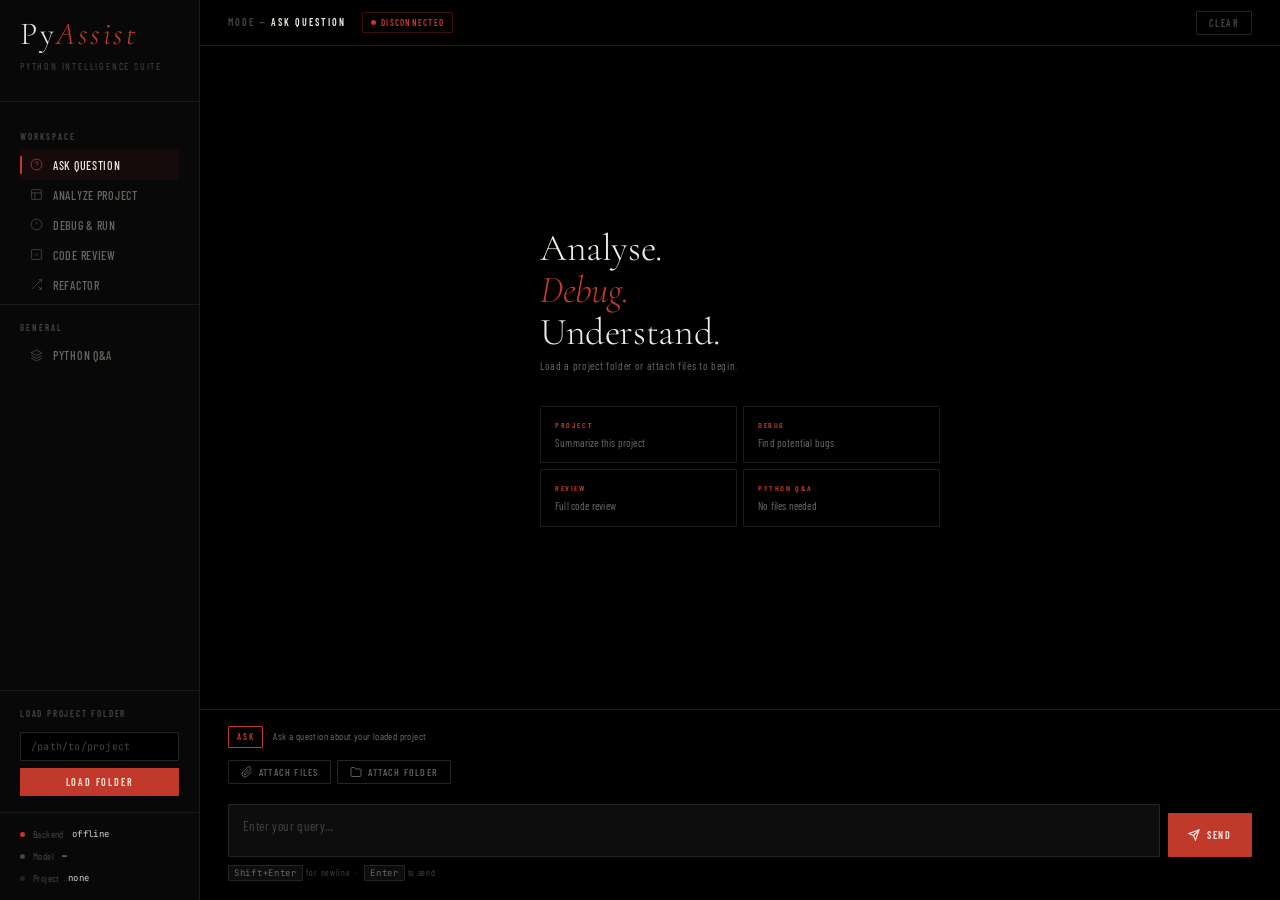
==== index.html @ 6b070255 "first commit" ====
<!DOCTYPE html>
<html lang="en">
<head>
<meta charset="UTF-8"/>
<meta name="viewport" content="width=device-width, initial-scale=1.0"/>
<title>PyAssist</title>
<link href="https://fonts.googleapis.com/css2?family=Cormorant+Garamond:ital,wght@0,300;0,400;0,600;1,300;1,400&family=Barlow+Condensed:wght@300;400;500;600&family=JetBrains+Mono:wght@300;400&display=swap" rel="stylesheet"/>
<style>
/* ── Reset & Variables ───────────────────────────────────────────── */
*, *::before, *::after { box-sizing: border-box; margin: 0; padding: 0; }

:root {
  --black:   #000000;
  --off:     #080808;
  --panel:   #0d0d0d;
  --line:    #1a1a1a;
  --line2:   #242424;
  --muted:   #444444;
  --ghost:   #2a2a2a;
  --text:    #d8d4cc;
  --text-dim:#6b6760;
  --red:     #c0392b;
  --red-dim: rgba(192,57,43,0.08);
  --red-mid: rgba(192,57,43,0.18);
  --white:   #f0ece4;

  --serif:   'Cormorant Garamond', Georgia, serif;
  --cond:    'Barlow Condensed', sans-serif;
  --mono:    'JetBrains Mono', monospace;
}

html, body {
  height: 100%;
  background: var(--black);
  color: var(--text);
  font-family: var(--cond);
  font-size: 18px;
  font-weight: 400;
  line-height: 1.5;
  -webkit-font-smoothing: antialiased;
  letter-spacing: 0.01em;
}

/* ── Layout ──────────────────────────────────────────────────────── */
.shell {
  display: grid;
  grid-template-columns: 200px 1fr;
  grid-template-rows: 100vh;
  height: 100vh;
  overflow: hidden;
}

/* ── Sidebar ─────────────────────────────────────────────────────── */
.sidebar {
  background: var(--off);
  border-right: 1px solid var(--line);
  display: flex;
  flex-direction: column;
  overflow: hidden;
}

.sidebar-head {
  padding: 18px 20px 24px;
  border-bottom: 1px solid var(--line);
}

.wordmark {
  font-family: var(--serif);
  font-size: 32px;
  font-weight: 300;
  letter-spacing: 0.08em;
  color: var(--white);
  display: block;
  line-height: 1;
}

.wordmark em {
  font-style: italic;
  color: var(--red);
}

.tagline {
  margin-top: 6px;
  font-family: var(--cond);
  font-size: 10px;
  font-weight: 400;
  letter-spacing: 0.18em;
  text-transform: uppercase;
  color: var(--muted);
}

/* Nav */
.nav {
  padding: 16px 0;
  flex: 1;
  overflow-y: auto;
}

.nav-section {
  padding: 0 20px;
  margin-bottom: 4px;
}

.nav-label {
  font-size: 9px;
  font-weight: 600;
  letter-spacing: 0.22em;
  text-transform: uppercase;
  color: var(--muted);
  padding: 12px 0 6px;
  display: block;
}

.nav-btn {
  display: flex;
  align-items: center;
  gap: 10px;
  width: 100%;
  padding: 8px 10px;
  border: none;
  background: none;
  color: var(--text-dim);
  font-family: var(--cond);
  font-size: 12px;
  font-weight: 500;
  letter-spacing: 0.06em;
  text-transform: uppercase;
  cursor: pointer;
  border-radius: 2px;
  transition: color 0.12s, background 0.12s;
  text-align: left;
  position: relative;
}

.nav-btn::before {
  content: '';
  position: absolute;
  left: 0; top: 50%;
  transform: translateY(-50%) scaleY(0);
  width: 2px; height: 60%;
  background: var(--red);
  border-radius: 0 1px 1px 0;
  transition: transform 0.12s;
}

.nav-btn:hover { color: var(--text); background: var(--ghost); }
.nav-btn.active { color: var(--white); background: var(--red-dim); }
.nav-btn.active::before { transform: translateY(-50%) scaleY(1); }
.nav-btn.active .nav-icon { color: var(--red); }

.nav-icon { width: 13px; height: 13px; flex-shrink: 0; opacity: 0.7; }
.nav-btn.active .nav-icon { opacity: 1; }

/* Divider */
.sidebar-divider { height: 1px; background: var(--line); margin: 4px 0; }

/* Load Project */
.load-box {
  padding: 16px 20px;
  border-top: 1px solid var(--line);
}

.load-label {
  font-size: 9px;
  font-weight: 600;
  letter-spacing: 0.2em;
  text-transform: uppercase;
  color: var(--muted);
  display: block;
  margin-bottom: 10px;
}

.load-input {
  width: 100%;
  background: var(--black);
  border: 1px solid var(--line2);
  color: var(--text);
  font-family: var(--mono);
  font-size: 10px;
  padding: 7px 10px;
  outline: none;
  transition: border-color 0.12s;
  border-radius: 1px;
  letter-spacing: 0.02em;
}
.load-input::placeholder { color: var(--muted); }
.load-input:focus { border-color: var(--red); }

.load-btn {
  width: 100%;
  margin-top: 7px;
  padding: 8px;
  background: var(--red);
  border: none;
  color: var(--white);
  font-family: var(--cond);
  font-size: 10px;
  font-weight: 600;
  letter-spacing: 0.18em;
  text-transform: uppercase;
  cursor: pointer;
  border-radius: 1px;
  transition: background 0.12s, opacity 0.12s;
}
.load-btn:hover { background: #a93226; }
.load-btn:disabled { opacity: 0.35; cursor: not-allowed; }

/* Status */
.status-box {
  padding: 14px 20px;
  border-top: 1px solid var(--line);
}

.status-item {
  display: flex;
  align-items: center;
  gap: 8px;
  margin-bottom: 7px;
  font-size: 10px;
  color: var(--muted);
  letter-spacing: 0.04em;
}
.status-item:last-child { margin-bottom: 0; }

.pip {
  width: 5px; height: 5px;
  border-radius: 50%;
  background: var(--line2);
  flex-shrink: 0;
}
.pip.on  { background: #27ae60; box-shadow: 0 0 4px #27ae60; }
.pip.err { background: var(--red); }
.pip.dim { background: var(--muted); }

.status-val {
  color: var(--text);
  overflow: hidden;
  text-overflow: ellipsis;
  white-space: nowrap;
  max-width: 110px;
  font-family: var(--mono);
  font-size: 9px;
}

/* ── Main area ───────────────────────────────────────────────────── */
.main {
  display: flex;
  flex-direction: column;
  overflow: hidden;
  background: var(--black);
}

/* Topbar */
.topbar {
  border-bottom: 1px solid var(--line);
  padding: 0 28px;
  height: 46px;
  display: flex;
  align-items: center;
  justify-content: space-between;
  flex-shrink: 0;
}

.topbar-left { display: flex; align-items: center; gap: 16px; }

.mode-crumb {
  font-family: var(--cond);
  font-size: 10px;
  font-weight: 600;
  letter-spacing: 0.2em;
  text-transform: uppercase;
  color: var(--muted);
}
.mode-crumb b { color: var(--white); font-weight: 600; }

.conn-pill {
  display: flex;
  align-items: center;
  gap: 5px;
  padding: 3px 8px;
  border: 1px solid var(--line2);
  border-radius: 1px;
  font-size: 9px;
  font-weight: 600;
  letter-spacing: 0.14em;
  text-transform: uppercase;
  color: var(--muted);
}
.conn-pill.ok  { border-color: rgba(39,174,96,0.25); color: #27ae60; }
.conn-pill.err { border-color: rgba(192,57,43,0.3);  color: var(--red); }

.topbar-right { display: flex; align-items: center; gap: 8px; }

.btn-ghost {
  background: none;
  border: 1px solid var(--line2);
  color: var(--muted);
  font-family: var(--cond);
  font-size: 10px;
  font-weight: 600;
  letter-spacing: 0.14em;
  text-transform: uppercase;
  padding: 5px 12px;
  cursor: pointer;
  border-radius: 1px;
  transition: all 0.12s;
}
.btn-ghost:hover { border-color: var(--red); color: var(--red); }

/* Chat area */
.chat {
  flex: 1;
  overflow-y: auto;
  padding: 0;
  display: flex;
  flex-direction: column;
}
.chat::-webkit-scrollbar { width: 2px; }
.chat::-webkit-scrollbar-thumb { background: var(--line2); }

/* Empty state */
.empty {
  margin: auto;
  padding: 60px 40px;
  max-width: 480px;
  width: 100%;
}

.empty-heading {
  font-family: var(--serif);
  font-size: 38px;
  font-weight: 300;
  line-height: 1.1;
  color: var(--white);
  letter-spacing: -0.01em;
  margin-bottom: 4px;
}

.empty-heading em {
  font-style: italic;
  color: var(--red);
}

.empty-sub {
  font-size: 11px;
  color: var(--text-dim);
  letter-spacing: 0.06em;
  margin-bottom: 32px;
  font-weight: 400;
}

.empty-grid {
  display: grid;
  grid-template-columns: 1fr 1fr;
  gap: 6px;
}

.empty-card {
  padding: 12px 14px;
  border: 1px solid var(--line);
  cursor: pointer;
  transition: border-color 0.12s, background 0.12s;
  border-radius: 1px;
}
.empty-card:hover { border-color: var(--red); background: var(--red-dim); }

.card-tag {
  font-size: 8px;
  font-weight: 600;
  letter-spacing: 0.2em;
  text-transform: uppercase;
  color: var(--red);
  margin-bottom: 4px;
}
.card-text {
  font-size: 11px;
  color: var(--text-dim);
  line-height: 1.4;
}
.empty-card:hover .card-text { color: var(--text); }

/* Messages */
.msg {
  border-bottom: 1px solid var(--line);
  padding: 20px 28px;
  display: grid;
  grid-template-columns: 100px 1fr;
  gap: 0 20px;
  animation: msgIn 0.16s ease;
}
.msg:last-child { border-bottom: none; }

@keyframes msgIn {
  from { opacity: 0; transform: translateY(4px); }
  to   { opacity: 1; transform: translateY(0); }
}

.msg-left {
  padding-top: 2px;
}

.msg-role {
  font-family: var(--cond);
  font-size: 9px;
  font-weight: 600;
  letter-spacing: 0.2em;
  text-transform: uppercase;
}
.msg-role.you      { color: var(--red); }
.msg-role.assist   { color: var(--muted); }
.msg-role.sys-ok   { color: #27ae60; }
.msg-role.sys-err  { color: var(--red); }
.msg-role.sys-warn { color: #e67e22; }

.msg-time {
  font-size: 9px;
  color: var(--muted);
  margin-top: 3px;
  font-family: var(--mono);
  letter-spacing: 0.04em;
}

.msg-body {
  font-size: 13px;
  line-height: 1.75;
  color: var(--text);
  white-space: pre-wrap;
  word-break: break-word;
}

.file-chips { display: flex; flex-wrap: wrap; gap: 4px; margin-bottom: 8px; }
.fchip {
  display: inline-flex; align-items: center; gap: 5px;
  padding: 2px 8px;
  border: 1px solid var(--line2);
  font-size: 9px;
  font-family: var(--mono);
  color: var(--muted);
  letter-spacing: 0.04em;
  border-radius: 1px;
}

/* Code */
.msg-body code {
  font-family: var(--mono);
  font-size: 11px;
  background: var(--panel);
  border: 1px solid var(--line2);
  padding: 1px 5px;
  border-radius: 1px;
  color: #e06c75;
  letter-spacing: 0;
}
pre.cb {
  background: var(--panel);
  border: 1px solid var(--line2);
  border-left: 2px solid var(--red);
  padding: 14px 16px;
  margin: 10px 0;
  overflow-x: auto;
  font-family: var(--mono);
  font-size: 11px;
  line-height: 1.65;
  color: #abb2bf;
  border-radius: 0 1px 1px 0;
  white-space: pre;
}
pre.cb::-webkit-scrollbar { height: 2px; }
pre.cb::-webkit-scrollbar-thumb { background: var(--line2); }

.stdout-b {
  background: rgba(39,174,96,0.04);
  border: 1px solid rgba(39,174,96,0.15);
  border-left: 2px solid #27ae60;
  padding: 10px 14px; margin: 6px 0;
  font-family: var(--mono); font-size: 11px;
  color: #888; white-space: pre-wrap;
  border-radius: 0 1px 1px 0;
}
.stderr-b {
  background: rgba(192,57,43,0.05);
  border: 1px solid rgba(192,57,43,0.2);
  border-left: 2px solid var(--red);
  padding: 10px 14px; margin: 6px 0;
  font-family: var(--mono); font-size: 11px;
  color: #c0504d; white-space: pre-wrap;
  border-radius: 0 1px 1px 0;
}

/* Thinking */
.thinking-row {
  border-bottom: 1px solid var(--line);
  padding: 18px 28px;
  display: grid;
  grid-template-columns: 100px 1fr;
  gap: 0 20px;
}
.thinking-dots { display: flex; gap: 5px; padding-top: 4px; }
.thinking-dots span {
  width: 3px; height: 3px; border-radius: 50%;
  background: var(--red);
  animation: pulse 1.3s infinite;
}
.thinking-dots span:nth-child(2) { animation-delay: 0.18s; }
.thinking-dots span:nth-child(3) { animation-delay: 0.36s; }
@keyframes pulse { 0%,100%{opacity:.15;transform:scale(1)} 50%{opacity:1;transform:scale(1.3)} }

.thinking-label {
  font-size: 10px;
  font-weight: 600;
  letter-spacing: 0.14em;
  text-transform: uppercase;
  color: var(--muted);
  padding-top: 2px;
}

/* ── Input area ──────────────────────────────────────────────────── */
.input-area {
  border-top: 1px solid var(--line);
  padding: 16px 28px 20px;
  flex-shrink: 0;
  background: var(--black);
}

.input-context {
  display: flex;
  align-items: center;
  gap: 10px;
  margin-bottom: 12px;
  flex-wrap: wrap;
}

.mode-badge {
  font-size: 9px;
  font-weight: 600;
  letter-spacing: 0.2em;
  text-transform: uppercase;
  padding: 3px 8px;
  border: 1px solid var(--red);
  color: var(--red);
  border-radius: 1px;
}

.ctx-desc {
  font-size: 10px;
  color: var(--text-dim);
  letter-spacing: 0.04em;
}

/* Run row */
.run-row {
  display: flex;
  gap: 7px;
  margin-bottom: 10px;
}

.run-input {
  flex: 1;
  background: var(--panel);
  border: 1px solid var(--line2);
  color: var(--text);
  font-family: var(--mono);
  font-size: 11px;
  padding: 8px 12px;
  outline: none;
  border-radius: 1px;
  transition: border-color 0.12s;
  letter-spacing: 0.02em;
}
.run-input::placeholder { color: var(--muted); }
.run-input:focus { border-color: var(--red); }

.run-btn {
  background: none;
  border: 1px solid var(--line2);
  color: #e67e22;
  font-family: var(--cond);
  font-size: 10px;
  font-weight: 600;
  letter-spacing: 0.14em;
  text-transform: uppercase;
  padding: 8px 14px;
  cursor: pointer;
  border-radius: 1px;
  transition: all 0.12s;
  white-space: nowrap;
}
.run-btn:hover { border-color: #e67e22; background: rgba(230,126,34,0.07); }

/* Attach buttons */
.attach-strip {
  display: flex;
  gap: 6px;
  margin-bottom: 10px;
  flex-wrap: wrap;
}

.attach-pill {
  display: inline-flex;
  align-items: center;
  gap: 6px;
  padding: 5px 12px;
  border: 1px solid var(--line2);
  background: none;
  color: var(--text-dim);
  font-family: var(--cond);
  font-size: 10px;
  font-weight: 500;
  letter-spacing: 0.12em;
  text-transform: uppercase;
  cursor: pointer;
  border-radius: 1px;
  transition: all 0.12s;
}
.attach-pill:hover { border-color: var(--red); color: var(--white); background: var(--red-dim); }
.attach-pill svg { flex-shrink: 0; }

/* Chips row */
.chips-row { display: flex; flex-wrap: wrap; gap: 4px; margin-bottom: 10px; }
.chip-item {
  display: inline-flex; align-items: center; gap: 5px;
  padding: 3px 8px;
  border: 1px solid var(--line2);
  font-size: 9px; font-family: var(--mono);
  color: var(--muted);
  border-radius: 1px;
}
.chip-item button {
  background: none; border: none; color: var(--muted);
  cursor: pointer; font-size: 11px; line-height: 1;
  padding: 0; transition: color 0.12s;
}
.chip-item button:hover { color: var(--red); }

/* Composer */
.composer {
  display: flex;
  gap: 8px;
  align-items: flex-end;
}

.textarea-frame {
  flex: 1;
  border: 1px solid var(--line2);
  background: var(--panel);
  border-radius: 1px;
  transition: border-color 0.12s;
}
.textarea-frame:focus-within { border-color: var(--red); }

textarea {
  width: 100%;
  background: transparent;
  border: none;
  outline: none;
  color: var(--text);
  font-family: var(--cond);
  font-size: 13px;
  font-weight: 400;
  letter-spacing: 0.03em;
  line-height: 1.55;
  padding: 11px 14px;
  resize: none;
  min-height: 44px;
  max-height: 160px;
}
textarea::placeholder { color: var(--muted); }

.send-btn {
  background: var(--red);
  border: none;
  color: var(--white);
  font-family: var(--cond);
  font-size: 10px;
  font-weight: 600;
  letter-spacing: 0.18em;
  text-transform: uppercase;
  padding: 0 20px;
  height: 44px;
  cursor: pointer;
  border-radius: 1px;
  transition: background 0.12s, opacity 0.12s;
  display: flex;
  align-items: center;
  gap: 7px;
  flex-shrink: 0;
}
.send-btn:hover { background: #a93226; }
.send-btn:disabled { opacity: 0.3; cursor: not-allowed; }

.hint-line {
  margin-top: 9px;
  font-size: 9px;
  color: var(--muted);
  letter-spacing: 0.08em;
}
.hint-line kbd {
  font-family: var(--mono);
  background: var(--panel);
  border: 1px solid var(--line2);
  padding: 1px 5px;
  border-radius: 1px;
  font-size: 9px;
  color: var(--text-dim);
}

#fileInput, #folderInput { display: none; }

::-webkit-scrollbar { width: 2px; height: 2px; }
::-webkit-scrollbar-thumb { background: var(--line2); }
</style>
</head>
<body>

<div class="shell">

  <!-- ═══ SIDEBAR ═══════════════════════════════════════════════════ -->
  <aside class="sidebar">

    <div class="sidebar-head">
      <span class="wordmark">Py<em>Assist</em></span>
      <span class="tagline">Python Intelligence Suite</span>
    </div>

    <nav class="nav">
      <div class="nav-section">
        <span class="nav-label">Workspace</span>

        <button class="nav-btn active" id="btn-ask" onclick="setMode('ask')">
          <svg class="nav-icon" viewBox="0 0 24 24" fill="none" stroke="currentColor" stroke-width="1.5"><circle cx="12" cy="12" r="10"/><path d="M9.09 9a3 3 0 0 1 5.83 1c0 2-3 3-3 3"/><path d="M12 17h.01"/></svg>
          Ask Question
        </button>

        <button class="nav-btn" id="btn-analyze" onclick="setMode('analyze')">
          <svg class="nav-icon" viewBox="0 0 24 24" fill="none" stroke="currentColor" stroke-width="1.5"><rect x="3" y="3" width="18" height="18" rx="1"/><path d="M3 9h18M9 21V9"/></svg>
          Analyze Project
        </button>

        <button class="nav-btn" id="btn-debug" onclick="setMode('debug')">
          <svg class="nav-icon" viewBox="0 0 24 24" fill="none" stroke="currentColor" stroke-width="1.5"><path d="M12 22c5.523 0 10-4.477 10-10S17.523 2 12 2 2 6.477 2 12s4.477 10 10 10z"/><path d="M12 8v4M12 16h.01"/></svg>
          Debug &amp; Run
        </button>

        <button class="nav-btn" id="btn-review" onclick="setMode('review')">
          <svg class="nav-icon" viewBox="0 0 24 24" fill="none" stroke="currentColor" stroke-width="1.5"><path d="M9 12l2 2 4-4"/><rect x="3" y="3" width="18" height="18" rx="1"/></svg>
          Code Review
        </button>

        <button class="nav-btn" id="btn-refactor" onclick="setMode('refactor')">
          <svg class="nav-icon" viewBox="0 0 24 24" fill="none" stroke="currentColor" stroke-width="1.5"><polyline points="16 3 21 3 21 8"/><line x1="4" y1="20" x2="21" y2="3"/><polyline points="21 16 21 21 16 21"/><line x1="15" y1="15" x2="21" y2="21"/></svg>
          Refactor
        </button>
      </div>

      <div class="sidebar-divider"></div>

      <div class="nav-section">
        <span class="nav-label">General</span>

        <button class="nav-btn" id="btn-pyqa" onclick="setMode('pyqa')">
          <svg class="nav-icon" viewBox="0 0 24 24" fill="none" stroke="currentColor" stroke-width="1.5"><path d="M12 2L2 7l10 5 10-5-10-5z"/><path d="M2 17l10 5 10-5M2 12l10 5 10-5"/></svg>
          Python Q&amp;A
        </button>
      </div>
    </nav>

    <div class="load-box">
      <span class="load-label">Load Project Folder</span>
      <input class="load-input" id="folderPath" placeholder="/path/to/project"
        onkeydown="if(event.key==='Enter') loadFolder()"/>
      <button class="load-btn" id="loadFolderBtn" onclick="loadFolder()">Load Folder</button>
    </div>

    <div class="status-box">
      <div class="status-item">
        <div class="pip err" id="pip-conn"></div>
        <span>Backend</span>
        <span class="status-val" id="val-conn">offline</span>
      </div>
      <div class="status-item">
        <div class="pip dim"></div>
        <span>Model</span>
        <span class="status-val" id="val-model">—</span>
      </div>
      <div class="status-item">
        <div class="pip" id="pip-proj"></div>
        <span>Project</span>
        <span class="status-val" id="val-proj">none</span>
      </div>
    </div>

  </aside>

  <!-- ═══ MAIN ═══════════════════════════════════════════════════════ -->
  <main class="main">

    <!-- Topbar -->
    <div class="topbar">
      <div class="topbar-left">
        <div class="mode-crumb">Mode &mdash; <b id="crumb-mode">Ask Question</b></div>
        <div class="conn-pill err" id="connPill">
          <div class="pip err" id="pill-pip"></div>
          <span id="pill-txt">Disconnected</span>
        </div>
      </div>
      <div class="topbar-right">
        <button class="btn-ghost" onclick="clearChat()">Clear</button>
      </div>
    </div>

    <!-- Chat -->
    <div class="chat" id="chat">
      <div class="empty" id="emptyState">
        <div class="empty-heading">Analyse.<br><em>Debug.</em><br>Understand.</div>
        <div class="empty-sub">Load a project folder or attach files to begin.</div>
        <div class="empty-grid">
          <div class="empty-card" onclick="fillPrompt('Summarize what this project does and identify its main components.')">
            <div class="card-tag">Project</div>
            <div class="card-text">Summarize this project</div>
          </div>
          <div class="empty-card" onclick="fillPrompt('Find all potential bugs and edge cases in this code.')">
            <div class="card-tag">Debug</div>
            <div class="card-text">Find potential bugs</div>
          </div>
          <div class="empty-card" onclick="fillPrompt('Review the code quality and suggest specific improvements.')">
            <div class="card-tag">Review</div>
            <div class="card-text">Full code review</div>
          </div>
          <div class="empty-card" onclick="setMode('pyqa'); fillPrompt('Explain Python decorators with examples.')">
            <div class="card-tag">Python Q&amp;A</div>
            <div class="card-text">No files needed</div>
          </div>
        </div>
      </div>
    </div>

    <!-- Input -->
    <div class="input-area">

      <div class="input-context">
        <div class="mode-badge" id="modeBadge">Ask</div>
        <span class="ctx-desc" id="ctxDesc">Ask a question about your loaded project</span>
      </div>

      <!-- Run row — debug only -->
      <div class="run-row" id="runRow" style="display:none">
        <input class="run-input" id="runFile" placeholder="main.py"
          onkeydown="if(event.key==='Enter') runFile()"/>
        <button class="run-btn" onclick="runFile()">&#9654; Execute</button>
      </div>

      <!-- Attach strip -->
      <div class="attach-strip" id="attachStrip">
        <button class="attach-pill" onclick="document.getElementById('fileInput').click()">
          <svg width="12" height="12" viewBox="0 0 24 24" fill="none" stroke="currentColor" stroke-width="1.8"><path d="M21.44 11.05l-9.19 9.19a6 6 0 0 1-8.49-8.49l9.19-9.19a4 4 0 0 1 5.66 5.66l-9.2 9.19a2 2 0 0 1-2.83-2.83l8.49-8.48"/></svg>
          Attach Files
        </button>
        <button class="attach-pill" onclick="document.getElementById('folderInput').click()">
          <svg width="12" height="12" viewBox="0 0 24 24" fill="none" stroke="currentColor" stroke-width="1.8"><path d="M22 19a2 2 0 0 1-2 2H4a2 2 0 0 1-2-2V5a2 2 0 0 1 2-2h5l2 3h9a2 2 0 0 1 2 2z"/></svg>
          Attach Folder
        </button>
      </div>

      <!-- Attached chips -->
      <div class="chips-row" id="chipsRow"></div>

      <!-- Composer -->
      <div class="composer">
        <div class="textarea-frame">
          <textarea id="msgInput" rows="1" placeholder="Enter your query…"
            onkeydown="handleKey(event)" oninput="autoResize(this)"></textarea>
        </div>
        <button class="send-btn" id="sendBtn" onclick="sendMessage()">
          <svg width="12" height="12" viewBox="0 0 24 24" fill="none" stroke="currentColor" stroke-width="2.2"><line x1="22" y1="2" x2="11" y2="13"/><polygon points="22 2 15 22 11 13 2 9 22 2"/></svg>
          Send
        </button>
      </div>

      <div class="hint-line">
        <kbd>Shift+Enter</kbd> for newline &nbsp;&middot;&nbsp; <kbd>Enter</kbd> to send
      </div>
    </div>

  </main>
</div>

<input type="file" id="fileInput" multiple
  accept=".py,.txt,.json,.md,.yaml,.yml,.toml,.cfg,.ini,.js,.ts,.html,.css,.csv"
  onchange="handleFiles(event)"/>
<input type="file" id="folderInput" multiple webkitdirectory
  onchange="handleFiles(event)"/>

<script>
/* ── Config ─────────────────────────────────────────────────────── */
const API = 'http://localhost:5000/api';

const MODES = {
  ask:      { badge:'Ask',      title:'Ask Question',    desc:'Ask a question about your loaded project or attached files', needsProject: true  },
  analyze:  { badge:'Analyze',  title:'Analyze Project', desc:'Comprehensive breakdown: summary, bugs, quality, improvements', needsProject: true  },
  debug:    { badge:'Debug',    title:'Debug & Run',     desc:'Run a file and auto-debug errors, or describe an issue', needsProject: true  },
  review:   { badge:'Review',   title:'Code Review',     desc:'Structured review of readability, structure, and correctness', needsProject: true  },
  refactor: { badge:'Refactor', title:'Refactor',        desc:'Concrete refactoring with before/after code examples', needsProject: true  },
  pyqa:     { badge:'Python Q&A', title:'Python Q&A',   desc:'Ask any Python question — no project or files required', needsProject: false },
};

/* ── State ──────────────────────────────────────────────────────── */
let mode       = 'ask';
let busy       = false;
let backendUp  = false;
let attached   = []; // {name, content}

/* ── Backend health ─────────────────────────────────────────────── */
async function ping() {
  try {
    const r = await fetch(`${API}/status`, { signal: AbortSignal.timeout(2500) });
    const d = await r.json();
    backendUp = true;
    setConn(true);
    document.getElementById('val-model').textContent = d.model || '—';
    if (d.project_loaded) setProj(d.project_path || 'loaded');
  } catch {
    backendUp = false;
    setConn(false);
  }
}

function setConn(ok) {
  const pill = document.getElementById('connPill');
  const pip  = document.getElementById('pill-pip');
  const txt  = document.getElementById('pill-txt');
  const cp   = document.getElementById('pip-conn');
  const cv   = document.getElementById('val-conn');

  pill.className = 'conn-pill ' + (ok ? 'ok' : 'err');
  pip.className  = 'pip ' + (ok ? 'on' : 'err');
  txt.textContent = ok ? 'Connected' : 'Disconnected';
  cp.className   = 'pip ' + (ok ? 'on' : 'err');
  cv.textContent = ok ? 'online' : 'offline';
}

function setProj(name) {
  document.getElementById('pip-proj').className = 'pip on';
  document.getElementById('val-proj').textContent = name.split(/[/\\]/).pop() || name;
}

ping();
setInterval(ping, 5000);

/* ── Mode ───────────────────────────────────────────────────────── */
function setMode(m) {
  mode = m;
  document.querySelectorAll('.nav-btn').forEach(b => b.classList.remove('active'));
  document.getElementById('btn-' + m).classList.add('active');

  const cfg = MODES[m];
  document.getElementById('crumb-mode').textContent = cfg.title;
  document.getElementById('modeBadge').textContent  = cfg.badge;
  document.getElementById('ctxDesc').textContent    = cfg.desc;

  document.getElementById('runRow').style.display     = m === 'debug' ? 'flex' : 'none';
  document.getElementById('attachStrip').style.display = m === 'pyqa' ? 'none' : 'flex';
  document.getElementById('chipsRow').style.display   = m === 'pyqa' ? 'none' : 'flex';

  document.getElementById('msgInput').placeholder =
    m === 'debug'   ? 'Paste a traceback or describe the runtime error…' :
    m === 'analyze' ? 'Press Send to analyze — or specify a focus area…' :
    m === 'pyqa'    ? 'Ask any Python question…' :
    'Enter your query…';
}

/* ── Load folder via backend ────────────────────────────────────── */
async function loadFolder() {
  if (!backendUp) { sys('Backend is offline. Start server.py first.', 'err'); return; }
  const path = document.getElementById('folderPath').value.trim();
  if (!path) { sys('Enter a folder path.', 'warn'); return; }

  const btn = document.getElementById('loadFolderBtn');
  btn.disabled = true; btn.textContent = 'Loading…';

  try {
    const r = await fetch(`${API}/load_project`, {
      method: 'POST',
      headers: { 'Content-Type': 'application/json' },
      body: JSON.stringify({ path })
    });
    const d = await r.json();
    if (!r.ok) { sys('Error: ' + d.error, 'err'); return; }
    setProj(path);
    sys(d.message + '\n\n' + d.files.join('\n'), 'ok');
  } catch (e) {
    sys('Request failed: ' + e.message, 'err');
  } finally {
    btn.disabled = false; btn.textContent = 'Load Folder';
  }
}

/* ── File attach ────────────────────────────────────────────────── */
function handleFiles(e) {
  const toRead = Array.from(e.target.files).filter(f => !attached.find(a => a.name === f.name));
  let done = 0;
  if (!toRead.length) return;
  toRead.forEach(file => {
    const r = new FileReader();
    r.onload = async () => {
      attached.push({ name: file.name, content: r.result });
      done++;
      if (done === toRead.length) {
        renderChips();
        await syncFiles();
      }
    };
    r.readAsText(file);
  });
  e.target.value = '';
}

async function syncFiles() {
  if (!backendUp || !attached.length) return;
  await fetch(`${API}/load_files`, {
    method: 'POST',
    headers: { 'Content-Type': 'application/json' },
    body: JSON.stringify({ files: attached })
  });
  setProj(attached.length + ' file(s)');
}

function renderChips() {
  document.getElementById('chipsRow').innerHTML = attached.map((f, i) => `
    <div class="chip-item">
      <svg width="9" height="9" viewBox="0 0 24 24" fill="none" stroke="currentColor" stroke-width="2"><path d="M14 2H6a2 2 0 0 0-2 2v16a2 2 0 0 0 2 2h12a2 2 0 0 0 2-2V8z"/></svg>
      ${f.name}
      <button onclick="removeFile(${i})">✕</button>
    </div>`).join('');
}

async function removeFile(i) {
  attached.splice(i, 1);
  renderChips();
  await syncFiles();
  if (!attached.length) {
    document.getElementById('pip-proj').className = 'pip';
    document.getElementById('val-proj').textContent = 'none';
  }
}

/* ── Run file ───────────────────────────────────────────────────── */
async function runFile() {
  if (!backendUp) { sys('Backend offline.', 'err'); return; }
  const f = document.getElementById('runFile').value.trim();
  if (!f) { sys('Specify a filename to execute.', 'warn'); return; }

  user('Execute: ' + f, []);
  setBusy(true);

  try {
    const r = await fetch(`${API}/run`, {
      method: 'POST',
      headers: { 'Content-Type': 'application/json' },
      body: JSON.stringify({ main_file: f })
    });
    const d = await r.json();
    unbusy();
    if (!r.ok) { sys('Error: ' + d.error, 'err'); setBusy(false); return; }

    let html = '';
    if (d.stdout) html += `<div class="stdout-b">${esc(d.stdout)}</div>`;
    if (d.stderr) html += `<div class="stderr-b">${esc(d.stderr)}</div>`;
    if (d.analysis) html += '<br>' + fmt(d.analysis);
    if (!d.stdout && !d.stderr) html = '<span style="color:#27ae60">Process exited cleanly with no output.</span>';

    assistant(html);
  } catch (e) {
    unbusy();
    sys('Request failed: ' + e.message, 'err');
  }
  setBusy(false);
}

/* ── Send ───────────────────────────────────────────────────────── */
async function sendMessage() {
  if (busy) return;
  if (!backendUp) { sys('Backend offline. Run: python server.py', 'err'); return; }

  const inp  = document.getElementById('msgInput');
  const text = inp.value.trim();
  if (!text && mode !== 'analyze') return;

  const snap = mode === 'pyqa' ? [] : [...attached];
  inp.value = ''; inp.style.height = '';
  user(text || '(full project analysis)', snap);
  setBusy(true);

  try {
    let endpoint, body;

    if (mode === 'pyqa') {
      endpoint = 'python_qa';
      body = { question: text };
    } else if (mode === 'analyze') {
      endpoint = 'analyze';
      body = {};
    } else if (mode === 'refactor') {
      endpoint = 'refactor';
      body = { focus: text };
    } else if (mode === 'review') {
      endpoint = 'review';
      body = {};
    } else {
      endpoint = 'ask';
      body = { question: text };
    }

    const r = await fetch(`${API}/${endpoint}`, {
      method: 'POST',
      headers: { 'Content-Type': 'application/json' },
      body: JSON.stringify(body)
    });
    const d = await r.json();
    unbusy(); setBusy(false);
    if (!r.ok) { sys('Error: ' + d.error, 'err'); return; }
    assistant(fmt(d.response));
  } catch (e) {
    unbusy(); setBusy(false);
    sys('Request failed: ' + e.message, 'err');
  }
}

/* ── Render ─────────────────────────────────────────────────────── */
function ts() { return new Date().toLocaleTimeString([], { hour:'2-digit', minute:'2-digit' }); }

function removeEmpty() { const e = document.getElementById('emptyState'); if (e) e.remove(); }

function user(text, files) {
  removeEmpty();
  const chips = files.map(f => `<div class="fchip"><svg width="9" height="9" viewBox="0 0 24 24" fill="none" stroke="currentColor" stroke-width="2"><path d="M14 2H6a2 2 0 0 0-2 2v16a2 2 0 0 0 2 2h12a2 2 0 0 0 2-2V8z"/></svg>${f.name}</div>`).join('');
  append(`
    <div class="msg">
      <div class="msg-left">
        <div class="msg-role you">You</div>
        <div class="msg-time">${ts()}</div>
      </div>
      <div class="msg-body">
        ${chips ? `<div class="file-chips">${chips}</div>` : ''}
        ${esc(text)}
      </div>
    </div>`);
}

function assistant(html) {
  removeEmpty();
  append(`
    <div class="msg">
      <div class="msg-left">
        <div class="msg-role assist">PyAssist</div>
        <div class="msg-time">${ts()}</div>
      </div>
      <div class="msg-body">${html}</div>
    </div>`);
}

function sys(text, type = 'ok') {
  removeEmpty();
  const cls = { ok:'sys-ok', err:'sys-err', warn:'sys-warn' }[type] || 'sys-ok';
  append(`
    <div class="msg">
      <div class="msg-left">
        <div class="msg-role ${cls}">System</div>
        <div class="msg-time">${ts()}</div>
      </div>
      <div class="msg-body" style="color:var(--text-dim)">${esc(text)}</div>
    </div>`);
}

function append(html) {
  const chat = document.getElementById('chat');
  const div = document.createElement('div');
  div.innerHTML = html;
  chat.appendChild(div.firstElementChild);
  chat.scrollTop = chat.scrollHeight;
}

function setBusy(v) {
  busy = v;
  document.getElementById('sendBtn').disabled = v;
  if (v) {
    const chat = document.getElementById('chat');
    const el = document.createElement('div');
    el.className = 'thinking-row'; el.id = 'thinkEl';
    el.innerHTML = `
      <div class="msg-left">
        <div class="thinking-dots"><span></span><span></span><span></span></div>
      </div>
      <div class="thinking-label">Processing</div>`;
    chat.appendChild(el);
    chat.scrollTop = chat.scrollHeight;
  }
}
function unbusy() { const e = document.getElementById('thinkEl'); if (e) e.remove(); }

/* ── Formatting ─────────────────────────────────────────────────── */
function fmt(text) {
  text = String(text);
  text = text.replace(/```[\w]*\n?([\s\S]*?)```/g, (_, c) =>
    `<pre class="cb">${esc(c.trim())}</pre>`);
  text = text.replace(/`([^`\n]+)`/g, '<code>$1</code>');
  return text;
}
function esc(s) {
  return String(s).replace(/&/g,'&amp;').replace(/</g,'&lt;').replace(/>/g,'&gt;');
}

/* ── Utilities ──────────────────────────────────────────────────── */
function handleKey(e) {
  if (e.key === 'Enter' && !e.shiftKey) { e.preventDefault(); sendMessage(); }
}
function autoResize(el) {
  el.style.height = 'auto';
  el.style.height = Math.min(el.scrollHeight, 160) + 'px';
}
function fillPrompt(t) {
  const i = document.getElementById('msgInput');
  i.value = t; i.focus(); autoResize(i);
}

function clearChat() {
  document.getElementById('chat').innerHTML = `
    <div class="empty" id="emptyState">
      <div class="empty-heading">Analyse.<br><em>Debug.</em><br>Understand.</div>
      <div class="empty-sub">Load a project folder or attach files to begin.</div>
      <div class="empty-grid">
        <div class="empty-card" onclick="fillPrompt('Summarize what this project does and identify its main components.')">
          <div class="card-tag">Project</div>
          <div class="card-text">Summarize this project</div>
        </div>
        <div class="empty-card" onclick="fillPrompt('Find all potential bugs and edge cases in this code.')">
          <div class="card-tag">Debug</div>
          <div class="card-text">Find potential bugs</div>
        </div>
        <div class="empty-card" onclick="fillPrompt('Review the code quality and suggest specific improvements.')">
          <div class="card-tag">Review</div>
          <div class="card-text">Full code review</div>
        </div>
        <div class="empty-card" onclick="setMode('pyqa'); fillPrompt('Explain Python decorators with examples.')">
          <div class="card-tag">Python Q&amp;A</div>
          <div class="card-text">No files needed</div>
        </div>
      </div>
    </div>`;
}
</script>
</body>
</html>
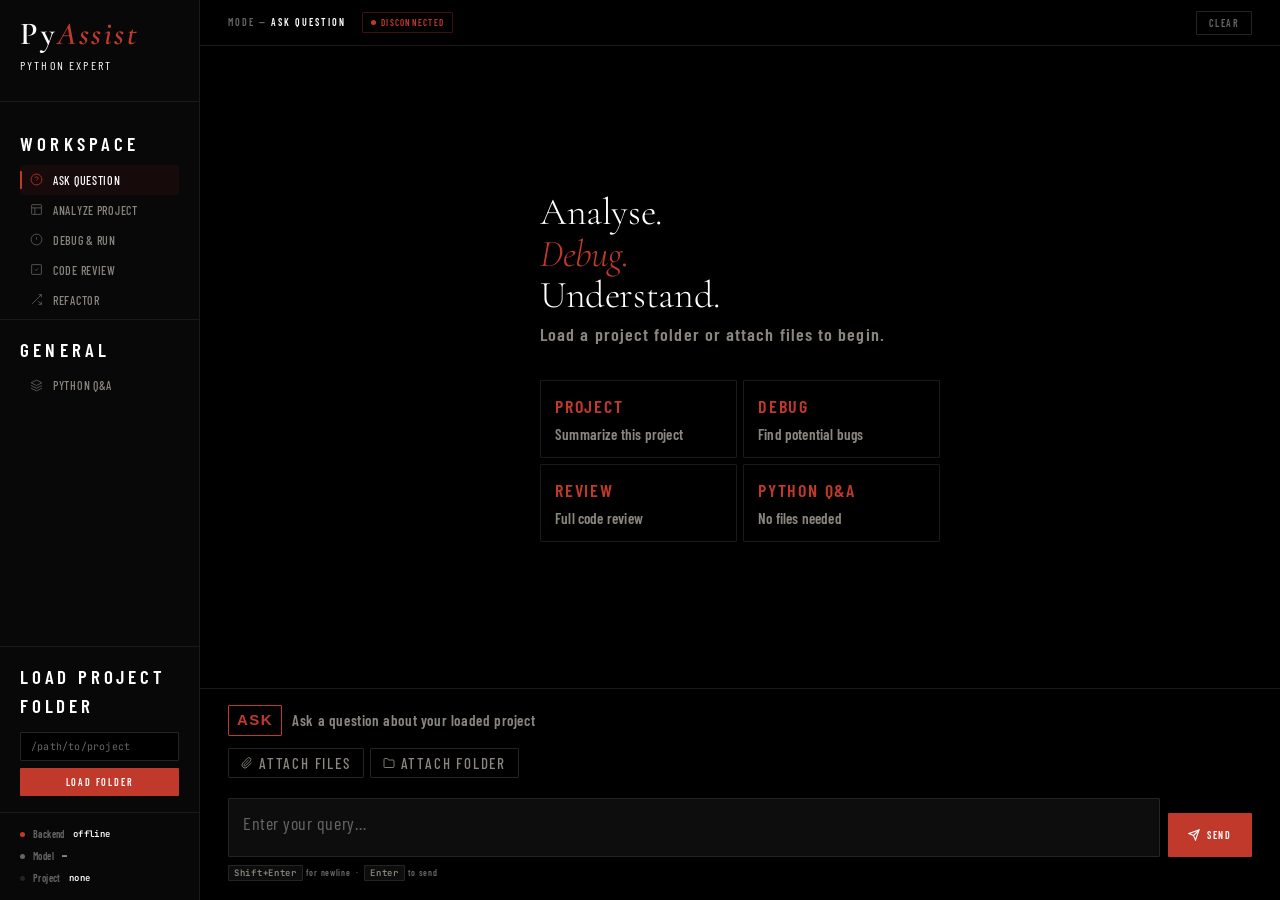
==== commit af21168e: "new js and css files" ====
--- a/index.html
+++ b/index.html
@@ -15,14 +15,17 @@
   --panel:   #0d0d0d;
   --line:    #1a1a1a;
   --line2:   #242424;
-  --muted:   #444444;
+  /* brightened muted shade for better visibility */
+  --muted:   #666666;
   --ghost:   #2a2a2a;
-  --text:    #d8d4cc;
-  --text-dim:#6b6760;
+  /* using pure white as primary text color now */
+  --text:    #ffffff;
+  /* brightened text-dim for improved readability */
+  --text-dim:#8b8780;
   --red:     #c0392b;
   --red-dim: rgba(192,57,43,0.08);
   --red-mid: rgba(192,57,43,0.18);
-  --white:   #f0ece4;
+  --white:   #ffffff;
 
   --serif:   'Cormorant Garamond', Georgia, serif;
   --cond:    'Barlow Condensed', sans-serif;
@@ -35,7 +38,8 @@
   color: var(--text);
   font-family: var(--cond);
   font-size: 18px;
-  font-weight: 400;
+  /* make all text bolder by default */
+  font-weight: 600;
   line-height: 1.5;
   -webkit-font-smoothing: antialiased;
   letter-spacing: 0.01em;
@@ -67,7 +71,8 @@
 .wordmark {
   font-family: var(--serif);
   font-size: 32px;
-  font-weight: 300;
+  /* bumped weight to make wordmark appear bolder */
+  font-weight: 600;
   letter-spacing: 0.08em;
   color: var(--white);
   display: block;
@@ -77,19 +82,23 @@
 .wordmark em {
   font-style: italic;
   color: var(--red);
-}
-
-.tagline {
+  /* ensure emphasis is also bold */
+  font-weight: 600;
+}
+
+/*Python Expert*/
+
+.tagline { 
   margin-top: 6px;
   font-family: var(--cond);
-  font-size: 10px;
+  font-size: 12px;
   font-weight: 400;
   letter-spacing: 0.18em;
   text-transform: uppercase;
-  color: var(--muted);
-}
-
-/* Nav */
+  color:white;
+}
+
+/* Nav - workspace */
 .nav {
   padding: 16px 0;
   flex: 1;
@@ -98,15 +107,15 @@
 
 .nav-section {
   padding: 0 20px;
-  margin-bottom: 4px;
+  margin-bottom: px;
 }
 
 .nav-label {
-  font-size: 9px;
+  font-size: 19px;
   font-weight: 600;
   letter-spacing: 0.22em;
   text-transform: uppercase;
-  color: var(--muted);
+  color: white;
   padding: 12px 0 6px;
   display: block;
 }
@@ -161,11 +170,11 @@
 }
 
 .load-label {
-  font-size: 9px;
+  font-size: 19px;
   font-weight: 600;
   letter-spacing: 0.2em;
   text-transform: uppercase;
-  color: var(--muted);
+  color:white;
   display: block;
   margin-bottom: 10px;
 }
@@ -318,7 +327,7 @@
 .chat::-webkit-scrollbar { width: 2px; }
 .chat::-webkit-scrollbar-thumb { background: var(--line2); }
 
-/* Empty state */
+/* Empty state -  Analyse,Debug,Understand */
 .empty {
   margin: auto;
   padding: 60px 40px;
@@ -342,11 +351,11 @@
 }
 
 .empty-sub {
-  font-size: 11px;
+  font-size: 18px;
   color: var(--text-dim);
   letter-spacing: 0.06em;
   margin-bottom: 32px;
-  font-weight: 400;
+  font-weight: 600;
 }
 
 .empty-grid {
@@ -364,16 +373,17 @@
 }
 .empty-card:hover { border-color: var(--red); background: var(--red-dim); }
 
+/*project,debug,review,python QnA*/
 .card-tag {
-  font-size: 8px;
-  font-weight: 600;
-  letter-spacing: 0.2em;
+  font-size: 18px;
+  font-weight: 600;
+  letter-spacing: 0.1em;
   text-transform: uppercase;
   color: var(--red);
   margin-bottom: 4px;
 }
 .card-text {
-  font-size: 11px;
+  font-size: 15px;
   color: var(--text-dim);
   line-height: 1.4;
 }
@@ -382,7 +392,8 @@
 /* Messages */
 .msg {
   border-bottom: 1px solid var(--line);
-  padding: 20px 28px;
+  /* more generous spacing for readability */
+  padding: 24px 32px;
   display: grid;
   grid-template-columns: 100px 1fr;
   gap: 0 20px;
@@ -401,7 +412,7 @@
 
 .msg-role {
   font-family: var(--cond);
-  font-size: 9px;
+  font-size: 18px;
   font-weight: 600;
   letter-spacing: 0.2em;
   text-transform: uppercase;
@@ -421,7 +432,8 @@
 }
 
 .msg-body {
-  font-size: 13px;
+  /* larger font for messages */
+  font-size: 16px;
   line-height: 1.75;
   color: var(--text);
   white-space: pre-wrap;
@@ -473,7 +485,7 @@
   border: 1px solid rgba(39,174,96,0.15);
   border-left: 2px solid #27ae60;
   padding: 10px 14px; margin: 6px 0;
-  font-family: var(--mono); font-size: 11px;
+  font-family: var(--mono); font-size: 13px;
   color: #888; white-space: pre-wrap;
   border-radius: 0 1px 1px 0;
 }
@@ -482,7 +494,7 @@
   border: 1px solid rgba(192,57,43,0.2);
   border-left: 2px solid var(--red);
   padding: 10px 14px; margin: 6px 0;
-  font-family: var(--mono); font-size: 11px;
+  font-family: var(--mono); font-size: 13px;
   color: #c0504d; white-space: pre-wrap;
   border-radius: 0 1px 1px 0;
 }
@@ -506,7 +518,7 @@
 @keyframes pulse { 0%,100%{opacity:.15;transform:scale(1)} 50%{opacity:1;transform:scale(1.3)} }
 
 .thinking-label {
-  font-size: 10px;
+  font-size: 19px;
   font-weight: 600;
   letter-spacing: 0.14em;
   text-transform: uppercase;
@@ -530,10 +542,11 @@
   flex-wrap: wrap;
 }
 
+/*ASK (button)*/
 .mode-badge {
-  font-size: 9px;
-  font-weight: 600;
-  letter-spacing: 0.2em;
+  font-size: 15px;
+  font-weight: 900;
+  letter-spacing: 0.1em;
   text-transform: uppercase;
   padding: 3px 8px;
   border: 1px solid var(--red);
@@ -541,8 +554,9 @@
   border-radius: 1px;
 }
 
+/* Ask a question about your loaded project */
 .ctx-desc {
-  font-size: 10px;
+  font-size: 15px;
   color: var(--text-dim);
   letter-spacing: 0.04em;
 }
@@ -560,7 +574,7 @@
   border: 1px solid var(--line2);
   color: var(--text);
   font-family: var(--mono);
-  font-size: 11px;
+  font-size: 15px;
   padding: 8px 12px;
   outline: none;
   border-radius: 1px;
@@ -575,7 +589,7 @@
   border: 1px solid var(--line2);
   color: #e67e22;
   font-family: var(--cond);
-  font-size: 10px;
+  font-size: 19px;
   font-weight: 600;
   letter-spacing: 0.14em;
   text-transform: uppercase;
@@ -595,6 +609,7 @@
   flex-wrap: wrap;
 }
 
+/* Attach Files, Attach Folder */
 .attach-pill {
   display: inline-flex;
   align-items: center;
@@ -604,7 +619,7 @@
   background: none;
   color: var(--text-dim);
   font-family: var(--cond);
-  font-size: 10px;
+  font-size: 15px;
   font-weight: 500;
   letter-spacing: 0.12em;
   text-transform: uppercase;
@@ -621,7 +636,7 @@
   display: inline-flex; align-items: center; gap: 5px;
   padding: 3px 8px;
   border: 1px solid var(--line2);
-  font-size: 9px; font-family: var(--mono);
+  font-size: 19px; font-family: var(--mono);
   color: var(--muted);
   border-radius: 1px;
 }
@@ -655,7 +670,7 @@
   outline: none;
   color: var(--text);
   font-family: var(--cond);
-  font-size: 13px;
+  font-size: 18px;
   font-weight: 400;
   letter-spacing: 0.03em;
   line-height: 1.55;
@@ -688,6 +703,8 @@
 .send-btn:hover { background: #a93226; }
 .send-btn:disabled { opacity: 0.3; cursor: not-allowed; }
 
+
+/* Hint line (Shift+enter) */
 .hint-line {
   margin-top: 9px;
   font-size: 9px;
@@ -719,7 +736,7 @@
 
     <div class="sidebar-head">
       <span class="wordmark">Py<em>Assist</em></span>
-      <span class="tagline">Python Intelligence Suite</span>
+      <span class="tagline">Python expert</span>
     </div>
 
     <nav class="nav">
@@ -1148,14 +1165,54 @@
 
 function assistant(html) {
   removeEmpty();
-  append(`
+  // create elements so we can animate typing
+  const wrapper = document.createElement('div');
+  wrapper.innerHTML = `
     <div class="msg">
       <div class="msg-left">
         <div class="msg-role assist">PyAssist</div>
         <div class="msg-time">${ts()}</div>
       </div>
       <div class="msg-body">${html}</div>
-    </div>`);
+    </div>`;
+  const msgElement = wrapper.firstElementChild;
+  append(msgElement.outerHTML); // append placeholder immediately
+
+  // get the newly appended message body and type it
+  const lastMsg = document.getElementById('chat').lastElementChild;
+  const body = lastMsg.querySelector('.msg-body');
+  typeEffect(body);
+}
+
+// gradually reveal text nodes character-by-character
+function typeEffect(container) {
+  // wrap every character of text nodes in spans set to opacity 0
+  const walker = document.createTreeWalker(container, NodeFilter.SHOW_TEXT, null);
+  const textNodes = [];
+  while (walker.nextNode()) textNodes.push(walker.currentNode);
+  textNodes.forEach(node => {
+    const chars = node.textContent.split('');
+    const frag = document.createDocumentFragment();
+    chars.forEach(ch => {
+      const span = document.createElement('span');
+      span.textContent = ch;
+      span.style.opacity = 0;
+      frag.appendChild(span);
+    });
+    node.parentNode.replaceChild(frag, node);
+  });
+
+  const spans = container.querySelectorAll('span');
+  let idx = 0;
+  function reveal() {
+    if (idx < spans.length) {
+      spans[idx].style.transition = 'opacity 0.05s';
+      spans[idx].style.opacity = 1;
+      idx++;
+      setTimeout(reveal, 15);
+    }
+  }
+  reveal();
 }
 
 function sys(text, type = 'ok') {
